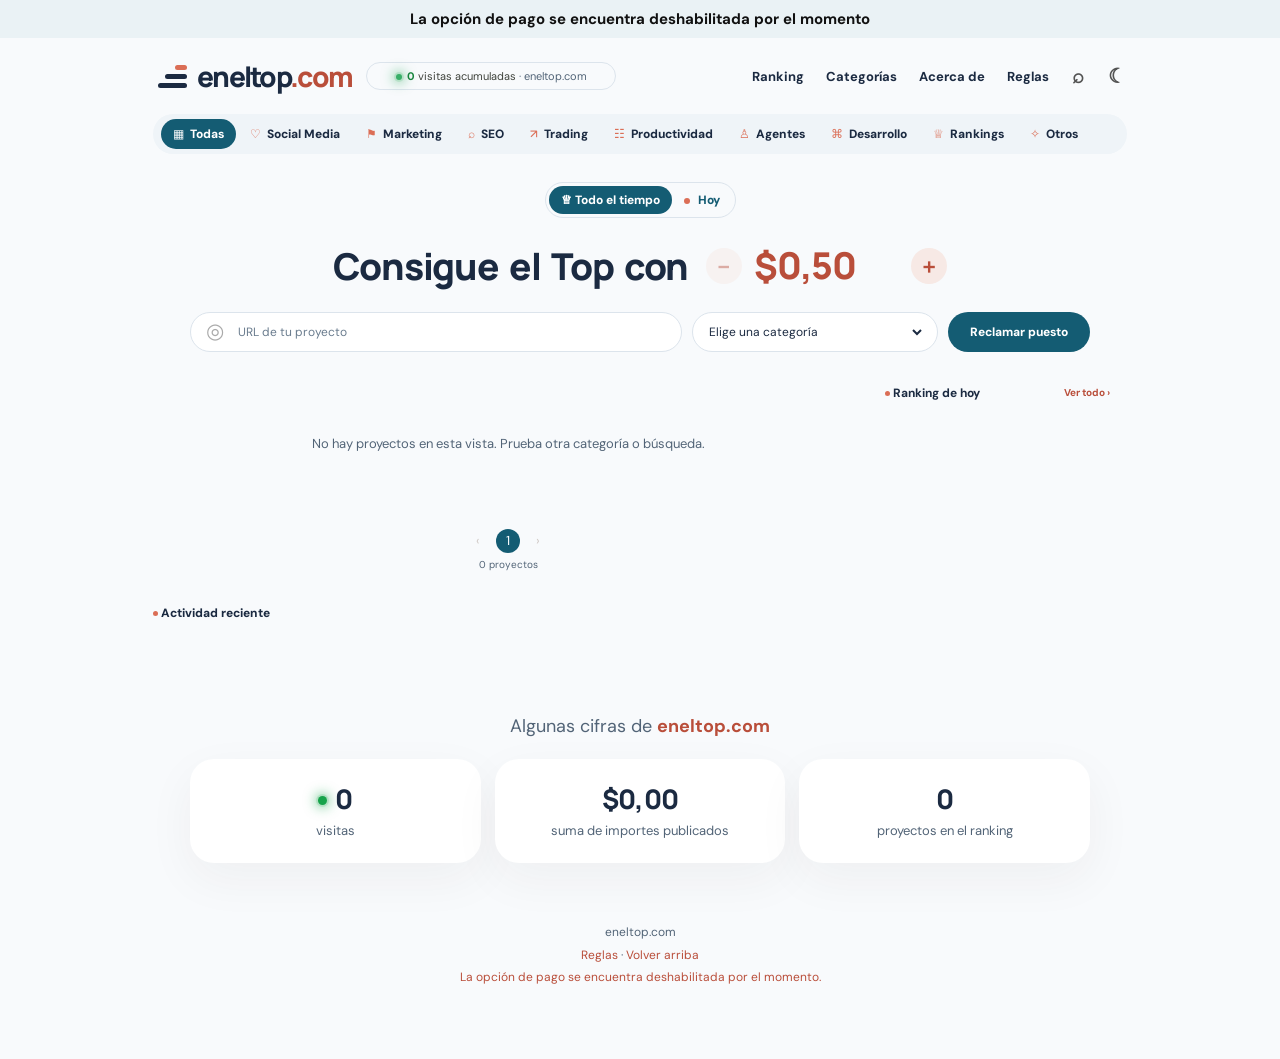
==== index.html @ f2b4d099 "Reset ranking to Antonio and restart visit counts" ====
<!doctype html>
<html lang="es">
<head>
  <meta charset="utf-8">
  <meta name="viewport" content="width=device-width, initial-scale=1">
  <meta name="theme-color" content="#f8fafc">
  <meta name="robots" content="noindex, nofollow">
  <title>eneltop.com — El primer puesto está en juego</title>
  <meta name="description" content="Descubre proyectos y compite por el primer puesto de cada categoría en En el Top.">
  <link rel="stylesheet" href="styles.css?v=33">
</head>
<body>
  <div class="demo-strip"><strong class="payment-alert">La opción de pago se encuentra deshabilitada por el momento</strong></div>
  <div class="page-wrap">
    <header class="site-header">
      <a class="brand" href="#inicio" aria-label="eneltop.com, inicio"><span class="brand-symbol"><i></i><i></i><i></i></span><span>eneltop<span class="brand-period">.com</span></span></a>
      <div class="header-status"><span class="status-dot"></span><strong id="header-visit-count">0</strong> visitas acumuladas <span class="status-muted">· eneltop.com</span></div>
      <nav class="top-nav" aria-label="Navegación principal"><a href="#ranking">Ranking</a><a href="#categorias">Categorías</a><a href="#acerca">Acerca de</a><a href="/reglas/">Reglas</a><button id="open-search" aria-label="Buscar proyectos">⌕</button><button id="theme-toggle" aria-label="Cambiar tema">☾</button></nav>
    </header>
    <main id="inicio">
      <div id="categorias" class="category-bar" role="group" aria-label="Filtrar por categoría"></div>
      <div class="mobile-status"><span class="status-dot" aria-hidden="true"></span><strong id="mobile-visit-count">0</strong> visitas acumuladas · eneltop.com</div>
      <section class="claim-section" aria-labelledby="claim-title">
        <div class="period-toggle" role="tablist" aria-label="Periodo"><button class="period active" data-period="all" role="tab" aria-selected="true">♕ Todo el tiempo</button><button class="period" data-period="today" role="tab" aria-selected="false"><span class="period-dot"></span> Hoy</button></div>
        <h1 id="claim-title"><span class="claim-phrase"><span id="claim-label">Consigue el Top</span><span id="claim-rank"></span> con</span><span class="price-controls"><button type="button" id="price-down" class="price-adjust" aria-label="Reducir oferta un centavo">−</button><span class="price-input-wrap">$<input id="claim-price" type="text" value="0,51" inputmode="numeric" autocomplete="off" aria-label="Oferta en dólares; escribe los dígitos y los dos últimos serán céntimos"></span><button type="button" id="price-up" class="price-adjust" aria-label="Aumentar oferta un centavo">+</button></span></h1><p id="price-hint" class="price-hint" aria-live="polite" hidden></p>
        <form id="quick-form" class="quick-form" novalidate><label class="quick-url"><span id="quick-url-icon" aria-hidden="true">◎</span><input id="quick-url" type="url" placeholder="URL de tu proyecto" aria-label="URL de tu proyecto"></label><label class="quick-category"><select id="quick-category" aria-label="Categoría"><option value="">Elige una categoría</option></select></label><button class="claim-button" type="submit">Reclamar puesto</button></form>
      </section>
      <div class="content-grid" id="ranking"><div class="ranking-main"><div id="project-list" class="project-list" aria-live="polite"></div><div class="pagination"><button id="prev-page" aria-label="Página anterior">‹</button><span id="page-numbers"></span><button id="next-page" aria-label="Página siguiente">›</button><small id="page-count"></small></div><div class="activity-title"><span class="tiny-coral-dot"></span> Actividad reciente</div><div id="activity-list" class="activity-list"></div></div><aside class="sidebar"><div class="sidebar-head"><strong><span class="tiny-coral-dot"></span> Ranking de hoy</strong><button id="see-today">Ver todo ›</button></div><div id="today-list" class="today-list"></div></aside></div>
    </main>
    <footer class="site-footer" id="acerca"><p class="stats-heading">Algunas cifras de <strong>eneltop.com</strong></p><div class="footer-cards"><div><strong><i class="stat-dot" aria-hidden="true"></i><span id="visit-count">0</span></strong><span>visitas</span></div><div><strong id="demo-revenue">$0,50</strong><span>suma de importes publicados</span></div><div><strong id="demo-count">1</strong><span>proyectos en el ranking</span></div></div><div class="footer-links" id="reglas"><span>eneltop.com</span><span><a href="/reglas/">Reglas</a> · <a href="#inicio">Volver arriba</a></span><span id="payment-footer-alert">La opción de pago se encuentra deshabilitada por el momento.</span></div></footer>
  </div>
  <dialog id="search-dialog" aria-labelledby="search-title"><div class="dialog-header"><h2 id="search-title">Buscar proyectos</h2><button class="close-dialog" data-close="search-dialog" aria-label="Cerrar">×</button></div><input id="search-input" type="search" placeholder="Nombre, descripción o categoría" aria-label="Buscar proyectos"><p>Escribe para filtrar el ranking.</p></dialog>
  <dialog id="claim-disabled-dialog" aria-labelledby="claim-disabled-title"><div class="dialog-header"><div><small>ENELTOP.COM</small><h2 id="claim-disabled-title">Ofertas deshabilitadas temporalmente</h2></div><button type="button" class="close-dialog" data-close="claim-disabled-dialog" aria-label="Cerrar">×</button></div><p class="dialog-description">Inténtalo de nuevo más tarde.</p></dialog>
  <dialog id="submit-dialog" aria-labelledby="submit-title"><form id="project-form"><div class="dialog-header"><div><small>ENELTOP.COM</small><h2 id="submit-title">Presenta tu proyecto</h2></div><button type="button" class="close-dialog" data-close="submit-dialog" aria-label="Cerrar">×</button></div><p class="dialog-description">Tu puesto se publicará cuando Dodo confirme el pago.</p><label>Nombre que aparecerá en el ranking<input name="name" required maxlength="50" placeholder="Ej.: tu marca o nombre de perfil"></label><label>URL<input name="url" type="url" required placeholder="https://tuproyecto.com"></label><label>Descripción<textarea name="description" required maxlength="120" rows="3" placeholder="Una frase sobre lo que haces"></textarea></label><div class="form-split"><label>Categoría<select name="category" id="form-category"></select></label><label>Oferta (USD)<input name="bid" type="text" value="0,51" inputmode="numeric" autocomplete="off" required aria-label="Oferta en dólares; los dos últimos dígitos son céntimos"></label></div><label class="logo-upload">Foto o logo para el ranking (opcional)<span class="file-picker"><input id="project-logo" name="logo" type="file" accept="image/png,image/jpeg,image/webp"><span class="file-picker-action">Elegir imagen</span><span id="logo-file-name" class="file-picker-name">Ningún archivo seleccionado</span></span><small>JPG, PNG o WebP · mínimo 128 × 128 px · máximo 3 MB · recorte cuadrado. Si no eliges una imagen, intentaremos obtenerla de la URL.</small><span id="logo-preview" class="logo-preview" hidden></span></label><div id="bid-note" class="bid-note"></div><button type="submit" class="submit-button">Continuar al pago →</button><p class="form-footnote">Revisa el importe antes de continuar. El pago se realiza de forma segura en Dodo Payments.</p></form></dialog>
  <script src="data.js?v=11"></script>
  <script src="brand-assets.js?v=8"></script>
  <script src="social-assets.js?v=10"></script>
  <script src="script.js?v=38"></script>
</body>
</html>
---- styles.css ----
@import url('https://fonts.googleapis.com/css2?family=DM+Sans:wght@400;500;600;700;800&family=Manrope:wght@400;500;600;700;800&display=swap');
:root{--bg:#f8fafc;--text:#1b2a41;--muted:#526477;--line:#dce4ec;--coral:#b94e3a;--coral-light:#eaf2f5;--pill:#eff4f8;--primary:#145c73;--icon-accent:#db6e56}
*{box-sizing:border-box}html{scroll-behavior:smooth}body{margin:0;background:var(--bg);color:var(--text);font-family:'DM Sans',Arial,sans-serif;font-size:13px}button,input,select,textarea{font:inherit}button{cursor:pointer}a{color:inherit;text-decoration:none}
.demo-strip{text-align:center;background:#fff2ed;color:#b45d49;font-size:10px;font-weight:700;padding:6px 12px}.page-wrap{width:min(974px,calc(100% - 36px));margin:0 auto}.site-header{height:67px;display:flex;align-items:center;gap:14px}.brand{font-family:Manrope,sans-serif;font-size:22px;font-weight:800;letter-spacing:-1.5px;display:inline-flex;align-items:center;gap:7px;white-space:nowrap}.brand-symbol{width:24px;height:22px;display:flex;flex-direction:column;gap:3px;align-items:flex-end;justify-content:center}.brand-symbol i{display:block;background:#303131;width:20px;height:4px;border-radius:2px}.brand-symbol i:first-child{width:9px;background:var(--coral)}.brand-symbol i:nth-child(2){width:15px}.brand-period{color:var(--coral)}.header-status{border:1px solid #eee9e6;border-radius:99px;padding:5px 10px;font-size:10px;color:#3f433c;white-space:nowrap}.status-dot{display:inline-block;width:6px;height:6px;background:#38af68;border-radius:50%;margin-right:5px}.status-muted{color:var(--muted)}.top-nav{display:flex;gap:22px;align-items:center;margin-left:auto;font-weight:700;font-size:12px;white-space:nowrap}.top-nav a:hover,.top-nav button:hover{color:var(--coral)}.top-nav button{border:0;background:none;font-size:20px;line-height:1;color:#535353;padding:1px}
.category-bar{border-radius:99px;background:var(--pill);display:flex;align-items:center;gap:2px;padding:5px 8px;overflow-x:auto;scrollbar-width:none}.category-bar::-webkit-scrollbar{display:none}.category-button{border:0;background:none;border-radius:99px;padding:7px 12px;white-space:nowrap;font-size:11px;font-weight:800;color:#484849}.category-button.active{background:var(--coral);color:white}.category-button:hover:not(.active){background:#f0e7e3}.category-icon{color:var(--coral);margin-right:6px;font-weight:500}.category-button.active .category-icon{color:#fff}
.claim-section{text-align:center;padding-top:28px;padding-bottom:28px}.period-toggle{display:inline-flex;border:1px solid #ece3e0;padding:3px;border-radius:99px;align-items:center}.period{border:0;border-radius:99px;padding:6px 12px;background:transparent;color:var(--coral);font-weight:800;font-size:12px}.period.active{color:#fff;background:var(--coral)}.period-dot{display:inline-block;background:var(--coral);width:6px;height:6px;border-radius:50%;vertical-align:middle;margin-right:5px}.period.active .period-dot{background:white}h1{font:800 clamp(28px,3vw,37px)/1.2 Manrope,sans-serif;letter-spacing:-1.8px;margin:25px 0 22px}#claim-price{color:var(--coral)}.price-adjust{border:0;background:#feece7;color:var(--coral);border-radius:50%;width:24px;height:24px;line-height:22px;padding:0;font-size:15px;font-weight:700;vertical-align:5px}.quick-form{display:grid;grid-template-columns:minmax(0,1.7fr) minmax(180px,.85fr) auto;gap:10px;width:min(900px,100%);margin:auto}.quick-form label{border:1px solid #e9e3e0;border-radius:99px;height:40px;display:flex;align-items:center;background:#fff;text-align:left}.quick-url{gap:10px;padding:0 13px}.quick-url>span{font-size:21px;color:#aaa}.quick-form input,.quick-form select{border:0;outline:0;background:transparent;min-width:0;width:100%;font-size:12px;color:#555}.quick-form input::placeholder{color:#8e8d8d}.quick-category{padding:0 12px}.quick-form select{appearance:auto;color:#777}.claim-button{border:0;background:#efaf9f;color:white;border-radius:99px;padding:0 22px;height:40px;font-size:12px;font-weight:800;white-space:nowrap}.claim-button:hover,.submit-button:hover{background:var(--coral)}
.content-grid{display:grid;grid-template-columns:minmax(0,690px) 245px;gap:22px;align-items:start}.project-list{min-width:0}.project-row{height:86px;display:grid;grid-template-columns:35px 51px minmax(0,1fr) 62px;align-items:center;gap:12px;border-bottom:1px solid var(--line);padding:7px 14px}.project-row:nth-child(-n+3){background:var(--coral-light);border-radius:22px;border-bottom:0;margin-bottom:10px;height:87px}.project-row:nth-child(2){background:#fff5f1}.project-row:nth-child(3){background:#fff9f6}.rank-number{color:#737474;font-weight:800;font-size:15px;text-align:center}.project-row:nth-child(-n+3) .rank-number{color:var(--coral)}.project-icon{width:48px;height:48px;border-radius:12px;background:var(--icon-bg);color:var(--icon-fg);display:grid;place-items:center;font:800 23px Manrope,sans-serif;overflow:hidden}.project-info{min-width:0}.project-title{display:block;font-weight:800;font-size:13px;white-space:nowrap;overflow:hidden;text-overflow:ellipsis}.project-title:hover{color:var(--coral)}.project-description{color:#939291;font-size:12px;white-space:nowrap;overflow:hidden;text-overflow:ellipsis;margin-top:3px}.project-meta{color:#8f8e8d;font-size:10px;white-space:nowrap;overflow:hidden;text-overflow:ellipsis;margin-top:4px}.project-meta strong{color:#676767}.project-bid{color:var(--coral);font-size:13px;font-weight:800;text-align:right;align-self:start;padding-top:10px}.empty-state{text-align:center;padding:55px 20px;color:var(--muted)}
.sidebar{padding:5px 0}.sidebar-head{display:flex;justify-content:space-between;align-items:center;gap:6px;font-size:12px;margin-bottom:12px}.sidebar-head strong{white-space:nowrap}.tiny-coral-dot{display:inline-block;width:5px;height:5px;background:var(--coral);border-radius:50%;vertical-align:middle}.sidebar-head button{border:0;background:none;color:var(--coral);font-size:10px;font-weight:700;white-space:nowrap;padding:0}.today-row{display:grid;grid-template-columns:19px 26px minmax(0,1fr) auto;align-items:center;gap:5px;height:37px}.today-rank{font-size:10px;color:#797777;font-weight:800}.today-icon{width:24px;height:24px;border-radius:50%;display:grid;place-items:center;font-size:12px;font-weight:800;background:var(--icon-bg);color:var(--icon-fg)}.today-name{font-size:10px;font-weight:800;white-space:nowrap;overflow:hidden;text-overflow:ellipsis}.today-bid{font-size:10px;font-weight:800;color:var(--coral)}
.pagination{display:flex;justify-content:center;align-items:center;gap:6px;padding:22px 0 35px;position:relative}.pagination button{border:0;background:none;color:var(--coral);font-size:13px;width:24px;height:24px;border-radius:50%}.pagination button.active{background:var(--coral);color:white}.pagination button:disabled{color:#cfc8c4;cursor:default}.pagination small{position:absolute;top:51px;color:var(--muted);font-size:10px}.activity-title{font-size:12px;font-weight:800;margin:17px 0 10px}.activity-list{display:flex;gap:8px;overflow:hidden;padding-bottom:12px}.activity-card{min-width:120px;max-width:120px;background:#f8f5f3;border-radius:10px;padding:8px 9px;display:grid;grid-template-columns:22px 1fr;gap:4px;align-items:center}.activity-icon{width:20px;height:20px;display:grid;place-items:center;border-radius:50%;background:var(--icon-bg);color:var(--icon-fg);font-size:10px;font-weight:800}.activity-card strong{display:block;font-size:9px;white-space:nowrap;overflow:hidden;text-overflow:ellipsis}.activity-card span{display:block;font-size:9px;color:var(--muted);line-height:1.2}
.site-footer{text-align:center;padding:70px 0;color:#92908e;font-size:12px}.site-footer>p{margin:0 0 14px}.footer-cards{display:flex;gap:9px;justify-content:center}.footer-cards>div{width:160px;min-height:61px;border-radius:16px;box-shadow:0 8px 35px #4330290c;padding:10px 7px;display:flex;flex-direction:column}.footer-cards strong{font-size:18px;color:#393a39}.footer-cards span{font-size:10px}.footer-links{margin-top:36px;font-size:10px;line-height:2}.footer-links span{display:block}.footer-links span:last-child{color:var(--coral)}
.site-footer .stats-heading{font-size:18px;line-height:1.45;margin:0 0 20px;color:#6e6b69}.stats-heading strong{color:var(--coral)}.site-footer .footer-cards{display:grid;grid-template-columns:repeat(3,minmax(0,1fr));gap:14px;max-width:900px;margin:0 auto}.site-footer .footer-cards>div{width:auto;min-height:104px;padding:20px 12px;border-radius:24px;background:#fff;box-shadow:0 16px 48px #4330290d;align-items:center;justify-content:center}.site-footer .footer-cards strong{font:800 27px/1.2 Manrope,sans-serif;letter-spacing:-.8px}.site-footer .footer-cards span{font-size:13px;margin-top:7px}.stat-dot{display:inline-block;width:9px;height:9px;margin:0 8px 4px 0;border-radius:50%;background:#16a34a}.site-footer .footer-cards em{font-style:normal;color:var(--coral);margin-right:3px}.site-footer .footer-links{margin-top:58px;font-size:12px;line-height:1.9}.footer-links a{color:var(--coral)}.footer-links a:hover{text-decoration:underline}
.site-footer .footer-cards strong #visit-count{font:inherit;margin:0}
@media(max-width:680px){.site-footer{padding:60px 0 40px}.site-footer .stats-heading{font-size:16px}.site-footer .footer-cards{grid-template-columns:1fr;gap:12px}.site-footer .footer-cards>div{min-height:88px}.site-footer .footer-links{margin-top:38px}}
dialog{border:0;border-radius:17px;width:min(460px,calc(100% - 24px));padding:23px;box-shadow:0 20px 80px #29201d35;color:var(--text)}dialog::backdrop{background:#24201f80;backdrop-filter:blur(3px)}.dialog-header{display:flex;align-items:start;justify-content:space-between;gap:10px}.dialog-header h2{font:800 23px Manrope;margin:3px 0 10px;letter-spacing:-1px}.dialog-header small{color:var(--coral);font-size:9px;font-weight:800;letter-spacing:1px}.close-dialog{border:0;background:#f6f1ef;border-radius:50%;width:29px;height:29px;font-size:20px;color:#666}.dialog-description{font-size:12px;color:var(--muted);line-height:1.5;margin:0 0 19px}#project-form label{display:block;font-size:11px;font-weight:800;margin-bottom:13px}#project-form input,#project-form textarea,#project-form select,#search-input{display:block;width:100%;border:1px solid #e5deda;border-radius:8px;padding:10px;margin-top:5px;outline-color:var(--coral);font-size:12px;background:white;color:#303131}#project-form textarea{resize:vertical}.form-split{display:grid;grid-template-columns:1fr 1fr;gap:12px}.bid-note{background:#fff4f0;border-radius:8px;color:#aa6755;padding:9px;font-size:10px;line-height:1.45}.submit-button{display:block;border:0;background:#efaf9f;color:white;border-radius:8px;padding:12px;width:100%;font-weight:800;font-size:12px;margin-top:16px}.form-footnote{color:var(--muted);text-align:center;font-size:10px;margin:10px 0 0}#search-input{margin-top:14px}#search-dialog p{color:var(--muted);font-size:11px}
.dark{--bg:#202122;--text:#f4f1ee;--muted:#bbb3af;--line:#484443;--pill:#363535;--coral-light:#41302d}.dark .site-header,.dark .quick-form label,.dark dialog,.dark .quick-form input,.dark .quick-form select{background:var(--bg);color:var(--text)}.dark .category-button,.dark .top-nav button{color:var(--text)}.dark .project-row:nth-child(2),.dark .project-row:nth-child(3){background:#362c2a}.dark .project-description,.dark .project-meta{color:#aaa}.dark .footer-cards>div{background:#2d2d2d}.dark .footer-cards strong{color:#f4f1ee}.dark .activity-card{background:#333}.dark .brand-symbol i{background:#f4f1ee}.dark .brand-symbol i:first-child{background:var(--coral)}
@media(max-width:900px){.page-wrap{width:min(760px,calc(100% - 28px))}.header-status{display:none}.top-nav{gap:12px}.content-grid{grid-template-columns:minmax(0,1fr) 205px;gap:14px}.category-button{padding:7px 9px}.project-row{grid-template-columns:27px 44px minmax(0,1fr) 57px;gap:8px}.project-icon{width:42px;height:42px}}
@media(max-width:680px){.site-header{height:58px}.brand{font-size:20px}.top-nav a:nth-child(n+2){display:none}.top-nav{gap:13px}.claim-section{padding-top:23px;padding-bottom:24px}h1{font-size:29px;letter-spacing:-1.5px}.quick-form{grid-template-columns:1fr 1fr}.quick-url{grid-column:1/-1}.claim-button{height:40px}.content-grid{grid-template-columns:1fr}.sidebar{grid-row:1;overflow:hidden;padding:0 0 13px}.today-list{display:flex;gap:7px;overflow-x:auto}.today-row{min-width:150px;background:#faf5f2;border-radius:8px;padding:4px 7px}.today-row:nth-child(n+6){display:none}.project-row{height:83px}.project-row:nth-child(-n+3){height:83px}.project-title{font-size:12px}.project-description{font-size:11px}.project-bid{font-size:11px}.footer-cards>div{width:31%}}
@media(max-width:400px){.page-wrap{width:calc(100% - 20px)}.top-nav a{display:none}.project-row{grid-template-columns:24px 38px minmax(0,1fr) 45px;padding-left:5px;padding-right:5px;gap:6px}.project-icon{width:36px;height:36px;font-size:16px}.project-meta{font-size:9px}.quick-category{min-width:0}.claim-button{padding:0 10px;font-size:11px}.form-split{grid-template-columns:1fr;gap:0}}

.project-icon.has-logo,.today-icon.has-logo,.activity-icon.has-logo{background:#fff}.project-icon img,.today-icon img,.activity-icon img{display:block;width:100%;height:100%;object-fit:contain;border-radius:inherit}
.project-row.wide-logo-row{grid-template-columns:35px 94px minmax(0,1fr) 62px}.project-icon.wide-wordmark{width:94px;height:48px;border-radius:0;background:transparent}.project-icon.wide-wordmark img{border-radius:0}
.project-row{cursor:pointer}.project-row:hover{background:#fff4f0}.project-row:focus-visible{outline:2px solid var(--coral);outline-offset:2px}.project-row:hover .project-title{color:var(--coral)}
.project-icon.social-avatar,.today-icon.social-avatar,.activity-icon.social-avatar{border-radius:50%}.social-avatar img{object-fit:cover;border-radius:50%}
.quick-url #quick-url-icon{width:22px;height:22px;flex:none;display:grid;place-items:center;line-height:1}.quick-url #quick-url-icon img{width:20px;height:20px;object-fit:contain;border-radius:4px}
.logo-upload{display:block}.logo-upload small{display:block;font-size:11px;line-height:1.45;color:var(--muted);font-weight:500;margin-top:5px}.logo-upload input[type=file]{width:100%;margin-top:7px}.logo-preview:not([hidden]){display:flex;align-items:center;gap:10px;margin-top:9px;font-size:12px}.logo-preview img{width:48px;height:48px;object-fit:cover;border-radius:8px}
.file-picker{position:relative;display:flex;align-items:center;gap:10px;min-width:0;width:100%;min-height:49px;margin-top:7px;padding:7px 10px;border:1px solid #d9e3ed;border-radius:9px;background:#fff;color:var(--text);overflow:hidden}.file-picker:focus-within{outline:2px solid var(--primary);outline-offset:2px}.file-picker-action{flex:none;padding:7px 10px;border-radius:7px;background:#eaf2f5;color:var(--primary);font-size:12px;font-weight:800}.file-picker-name{min-width:0;overflow:hidden;text-overflow:ellipsis;white-space:nowrap;font-size:12px;font-weight:600;color:var(--muted)}#project-form .file-picker input[type=file]{position:absolute;inset:0;width:100%;height:100%;margin:0;padding:0;opacity:0;cursor:pointer}.logo-upload .logo-preview{min-width:0}.logo-upload .logo-preview img{flex:none}.logo-upload .logo-preview{overflow-wrap:anywhere}@media(max-width:400px){.file-picker{gap:7px;padding:7px}.file-picker-action{padding:7px 8px;font-size:11px}.file-picker-name{font-size:11px}}
#submit-dialog{max-height:90vh;overflow-y:auto}
.site-header{height:76px}.site-header .brand{font-size:28px;gap:10px;letter-spacing:-1.7px}.site-header .brand-symbol{width:34px;height:31px;gap:4px}.site-header .brand-symbol i{height:5px;width:29px;border-radius:3px}.site-header .brand-symbol i:first-child{width:12px}.site-header .brand-symbol i:nth-child(2){width:22px}
@media(max-width:680px){.site-header{height:66px}.site-header .brand{font-size:0;gap:0}.site-header .brand-symbol{width:34px;height:32px}}
.price-input-wrap{display:inline-flex;align-items:baseline;color:var(--coral);white-space:nowrap}.price-input-wrap input{width:4.9ch;min-width:4.9ch;padding:0;border:0;border-bottom:2px solid transparent;border-radius:0;background:transparent;color:inherit;font:inherit;letter-spacing:inherit;text-align:left;outline:none;appearance:textfield}.price-input-wrap input:focus{border-bottom-color:var(--coral)}.price-input-wrap input::-webkit-outer-spin-button,.price-input-wrap input::-webkit-inner-spin-button{-webkit-appearance:none;margin:0}.price-adjust:disabled{opacity:.45;cursor:not-allowed}.dark .price-input-wrap input{background:transparent;color:var(--coral)}
.price-input-wrap input{max-width:calc(100vw - 100px)}
.project-row.focus-project{outline:3px solid var(--coral);outline-offset:-3px}
.rules-page{max-width:650px;margin:38px auto 0;padding:0 8px 32px}.rules-eyebrow{color:var(--coral);font-size:10px;font-weight:800;letter-spacing:1.5px}.rules-page h1{font-size:36px;margin:10px 0 14px}.rules-intro{font-size:15px;color:#696765;line-height:1.65;margin:0 0 28px}.rules-page section{border-top:1px solid var(--line);padding:23px 0}.rules-page h2{font:800 17px Manrope,sans-serif;margin:0 0 10px}.rules-page section p{font-size:13px;line-height:1.7;color:#73716f;margin:0 0 12px}.rules-page section p:last-child{margin-bottom:0}.rules-back{display:inline-block;color:var(--coral);font-weight:800;font-size:13px;margin-top:10px}.rules-back:hover{text-decoration:underline}.rules-footer{padding:38px 0 50px}@media(max-width:680px){.rules-page{margin-top:24px}.rules-page h1{font-size:30px}}
.price-hint{color:var(--coral);font-size:11px;font-weight:700;margin:-14px 0 10px}.price-hint[hidden]{display:none}
@media(max-width:680px){.project-row.wide-logo-row{grid-template-columns:27px 70px minmax(0,1fr) 57px;gap:8px}.project-icon.wide-wordmark{width:70px;height:40px}}
@media(max-width:400px){.project-row.wide-logo-row{grid-template-columns:24px 57px minmax(0,1fr) 45px;gap:6px}.project-icon.wide-wordmark{width:57px;height:36px}}

/* Keep the mobile ranking in the same reading order as the desktop page. */
@media(max-width:680px){
  html,body{max-width:100%;overflow-x:hidden}
  .page-wrap{width:calc(100% - 32px)}
  .demo-strip{white-space:normal;line-height:1.35}
  .site-header{min-width:0;gap:8px}
  .brand{font-size:18px;min-width:0}
  .top-nav{gap:10px;min-width:0}
  .top-nav a{display:none}
  .category-bar{width:100%;max-width:100%;overscroll-behavior-x:contain}
  .claim-section{padding-top:24px;padding-bottom:26px}
  .period-toggle{max-width:100%}
  #claim-title{font-size:clamp(20px,5.7vw,25px);letter-spacing:-1.15px;line-height:1.35;margin:26px auto 20px;max-width:100%;overflow-wrap:normal}
  .price-adjust{width:23px;height:23px;line-height:21px;vertical-align:2px}
  .quick-form{display:grid;grid-template-columns:minmax(0,1fr);gap:10px;max-width:100%}
  .quick-url{grid-column:auto;min-width:0}
  .quick-form label,.claim-button{width:100%;height:46px}
  .quick-form input,.quick-form select{font-size:15px}
  .claim-button{font-size:15px}
  .content-grid{display:flex;flex-direction:column;gap:25px;min-width:0}
  .ranking-main,.sidebar{width:100%;min-width:0}
  .sidebar{order:2;overflow:visible;padding:0}
  .today-list{display:grid;gap:0;overflow:visible}
  .today-row{min-width:0;background:transparent;border-radius:0;padding:0 3px}
  .today-row:nth-child(n+6){display:grid}
  .project-row,.project-row.wide-logo-row{min-width:0;grid-template-columns:27px 50px minmax(0,1fr) auto;gap:8px;padding:9px 10px;height:94px}
  .project-row:nth-child(-n+3){height:94px}
  .project-icon{width:48px;height:48px}
  .project-icon.wide-wordmark{width:50px;height:42px}
  .project-title{font-size:13px}
  .project-description{font-size:11px}
  .project-meta{font-size:10px}
  .project-bid{font-size:12px;white-space:nowrap;padding-top:4px}
}
@media(max-width:400px){
  .page-wrap{width:calc(100% - 24px)}
  #claim-title{font-size:clamp(19px,5.4vw,22px)}
  .project-row,.project-row.wide-logo-row{grid-template-columns:25px 43px minmax(0,1fr) auto;gap:6px;padding:8px;height:88px}
  .project-row:nth-child(-n+3){height:88px}
  .project-icon{width:42px;height:42px}
  .project-icon.wide-wordmark{width:43px;height:38px}
  .project-title{font-size:12px}
  .project-bid{font-size:11px}
}

.status-dot,.stat-dot{animation:green-glow 3.6s ease-in-out infinite;transform-origin:center;box-shadow:0 0 0 2px #16a34a24,0 0 12px 3px #16a34a82}
@keyframes green-glow{0%,100%{opacity:1;transform:scale(1);box-shadow:0 0 0 2px #16a34a24,0 0 12px 3px #16a34a82}50%{opacity:.42;transform:scale(.82);box-shadow:0 0 0 5px #16a34a0b,0 0 3px 1px #16a34a35}}
@media(prefers-reduced-motion:reduce){.status-dot,.stat-dot{animation:none}}
.waitlist-invite{display:flex;align-items:center;justify-content:center;gap:8px;margin:15px auto 0;color:var(--muted);font-size:12px}.waitlist-invite button{border:0;background:none;color:var(--coral);font-weight:800;padding:3px;text-decoration:underline;text-underline-offset:3px}#waitlist-form label{display:block;font-size:11px;font-weight:800;margin-bottom:13px}#waitlist-form input:not([type=checkbox]),#waitlist-form select{display:block;width:100%;border:1px solid #e5deda;border-radius:8px;padding:10px;margin-top:5px;outline-color:var(--coral);font-size:12px;background:white;color:#303131}.waitlist-consent{display:flex!important;align-items:flex-start;gap:8px;font-weight:500!important;line-height:1.4}.waitlist-consent input{margin:2px 0 0;flex:none;accent-color:var(--coral)}.waitlist-message{min-height:18px;color:var(--coral);font-size:11px;line-height:1.4;margin:10px 0 0;text-align:center}.waitlist-message.success{color:#138347}@media(max-width:680px){.waitlist-invite{flex-direction:column;gap:1px;font-size:12px}}
#claim-title{display:flex;justify-content:center;align-items:center;flex-wrap:wrap;column-gap:18px;row-gap:5px;word-spacing:.13em;letter-spacing:-1.25px}.claim-phrase{white-space:nowrap}.price-controls{display:inline-flex;align-items:center;gap:12px;white-space:nowrap}.price-adjust{width:36px;height:36px;line-height:1;font-size:25px;vertical-align:middle;flex:none}.price-input-wrap{align-items:center}@media(max-width:680px){#claim-title{column-gap:14px;row-gap:6px}.price-controls{gap:10px}.price-adjust{width:33px;height:33px;font-size:23px}}
.waitlist-invite{margin:16px auto 0}.waitlist-invite button{background:var(--coral);color:#fff;border-radius:99px;padding:13px 25px;min-height:46px;font-size:15px;font-weight:800;line-height:1.25;text-decoration:none;box-shadow:0 6px 18px #db6e5624;transition:background .2s,transform .2s}.waitlist-invite button:hover{background:#c45b44;transform:translateY(-1px)}.waitlist-invite button:focus-visible{outline:3px solid var(--coral);outline-offset:3px}@media(max-width:680px){.waitlist-invite button{width:100%;max-width:430px;font-size:14px;padding:13px 16px}}
.mobile-status{display:none}
@media(max-width:680px){
  .page-wrap{width:calc(100% - 40px)}
  .site-header{height:72px;justify-content:space-between}
  .brand{font-size:0;gap:0}
  .brand>span:last-child{display:none}
  .brand-symbol{width:28px;height:26px}
  .brand-symbol i{height:4px;width:25px}
  .brand-symbol i:nth-child(2){width:19px}
  .top-nav{margin-left:auto;gap:12px;font-size:12px}
  .top-nav a{display:inline}
  .top-nav a:nth-of-type(4){display:none}
  .top-nav button{font-size:22px}
  .category-bar{min-height:42px;padding:4px 7px}
  .category-button{padding:8px 11px;font-size:12px}
  .mobile-status{display:flex;align-items:center;justify-content:center;gap:5px;width:max-content;max-width:100%;min-height:32px;margin:24px auto 0;padding:6px 12px;border:1px solid #e8dfda;border-radius:99px;color:#686462;font-size:12px;white-space:nowrap}
  .mobile-status strong{color:#16843c;font-weight:800}
  .mobile-status .status-dot{width:7px;height:7px;margin-right:3px}
  .claim-section{padding-top:16px;padding-bottom:28px}
  .period-toggle{margin-bottom:1px}
  #claim-title{font-size:clamp(26px,7.2vw,31px);line-height:1.23;margin:27px auto 21px;row-gap:8px}
  .quick-form{gap:10px}
  .quick-form .quick-category{display:none}
  .quick-form label,.claim-button{height:50px}
  .quick-url{padding:0 15px}
  .quick-url>span{font-size:24px}
  .quick-form input{font-size:16px}
  .claim-button{font-size:15px}
  .waitlist-invite{margin-top:11px}
  .waitlist-invite button{max-width:none;min-height:50px;font-size:14px}
  .content-grid{gap:26px}
  .project-row,.project-row.wide-logo-row{grid-template-columns:31px 52px minmax(0,1fr) auto;gap:8px;padding:10px 11px;height:90px}
  .project-row:nth-child(-n+3){height:90px;margin-bottom:11px;border-radius:19px}
  .project-icon{width:50px;height:50px}
  .project-icon.wide-wordmark{width:52px;height:45px}
  .rank-number{font-size:14px}
  .project-title{font-size:13px}
  .project-description{font-size:12px}
  .project-meta{font-size:10px}
  .project-bid{font-size:12px}
}
@media(max-width:360px){.page-wrap{width:calc(100% - 28px)}.top-nav{gap:9px;font-size:11px}.top-nav a:nth-of-type(3){display:none}.project-row,.project-row.wide-logo-row{grid-template-columns:26px 43px minmax(0,1fr) auto;gap:6px;padding:8px}.project-icon{width:42px;height:42px}.project-icon.wide-wordmark{width:43px;height:38px}.project-title{font-size:12px}.project-description{font-size:11px}}
.dark .mobile-status{border-color:#484443;color:#bbb3af}
@media(max-width:680px){
  html,body{width:100%;max-width:100%;overflow-x:clip;overscroll-behavior-x:none}
  .page-wrap{width:calc(100% - 56px);max-width:calc(100vw - 56px);min-width:0}
  .site-header,.top-nav,.content-grid,.ranking-main,.project-list,.claim-section{max-width:100%;min-width:0}
  .top-nav{flex:0 1 auto;gap:9px;overflow:hidden}
  .top-nav a:nth-of-type(-n+3){display:inline}
  .top-nav a:nth-of-type(n+4){display:none}
  .category-bar{overflow-x:auto;overflow-y:hidden;overscroll-behavior-x:contain;touch-action:pan-x}
  .quick-form,.waitlist-invite{width:90%;max-width:100%}
  #claim-title{max-width:100%;min-width:0;font-size:clamp(24px,6.7vw,28px)}
  .claim-phrase{display:block;max-width:100%;white-space:normal;overflow-wrap:normal}
  .price-controls{max-width:100%;min-width:0}
  .price-input-wrap input{max-width:calc(100vw - 160px)}
  .project-row,.project-row.wide-logo-row{width:100%;max-width:100%;overflow:hidden}
}
@media(max-width:360px){.page-wrap{width:calc(100% - 28px);max-width:calc(100vw - 28px)}.top-nav a:nth-of-type(3){display:none}}
.top-nav{font-size:13px}.header-status{font-size:11px;padding:6px 12px;min-width:250px;text-align:center}.header-status strong{color:#16843c}.category-button{font-size:12px}
@media(max-width:680px){
  .page-wrap{width:calc(100% - 28px);max-width:calc(100vw - 28px)}
  .site-header{height:62px}
  .top-nav{font-size:13px;gap:10px}
  .claim-section{padding-top:10px}
  #claim-title{margin-top:23px}
}
@media(max-width:360px){.top-nav{font-size:11px;gap:9px}}
@media(min-width:901px){
  .content-grid{grid-template-columns:minmax(0,710px) 225px}
  .project-row{height:95px}
  .project-row:nth-child(-n+3){height:100px;margin-bottom:12px}
  .project-row:nth-child(-n+3):not(.wide-logo-row){grid-template-columns:35px 66px minmax(0,1fr) 62px}
  .project-row:nth-child(-n+3) .project-icon:not(.wide-wordmark){width:64px;height:64px}
  .project-title{font-size:15px}
  .project-description{font-size:13px}
  .project-meta{font-size:11px}
  .today-name{font-size:11px}
  .today-rank,.today-bid{font-size:11px}
}

/* Corporate palette; directory logos and category icon colors stay unchanged. */
.demo-strip{background:#eaf2f5;color:var(--primary)}
.brand-symbol i{background:var(--text)}
.brand-symbol i:first-child,.tiny-coral-dot{background:var(--icon-accent)}
.category-icon{color:var(--icon-accent)}
.category-button{color:var(--text)}
.category-button.active,.period.active,.pagination button.active{background:var(--primary);color:#fff}
.category-button:hover:not(.active){background:#e1edf2}
.category-button.active .category-icon{color:#fff}
.period{color:var(--primary)}
.period-dot{background:var(--icon-accent)}
.period.active .period-dot{background:#fff}
.claim-button,.submit-button{background:var(--primary);color:#fff}
.claim-button:hover,.submit-button:hover{background:#0e4a5d}
.quick-form label,.period-toggle,.header-status,.mobile-status{border-color:var(--line)}
.quick-form input,.quick-form select{color:var(--text)}
.quick-form input::placeholder{color:#6a7c8e}
.price-adjust{background:#f7e9e5}
.project-row:nth-child(2){background:#f0f6f8}
.project-row:nth-child(3){background:#f5f9fa}
.project-row:hover{background:#e4f0f4}
.project-description,.project-meta,.rank-number,.today-rank{color:var(--muted)}
.project-meta strong{color:#405569}
.project-bid,.today-bid{color:var(--coral)}
.activity-card{background:var(--pill)}
.site-footer,.site-footer .stats-heading,.rules-intro,.rules-page section p{color:var(--muted)}
.site-footer .footer-cards strong{color:var(--text)}
.dialog-description,.form-footnote{color:var(--muted)}
.close-dialog{background:var(--pill);color:var(--text)}
#project-form input,#project-form textarea,#project-form select,#search-input,#waitlist-form input:not([type=checkbox]),#waitlist-form select{border-color:var(--line);color:var(--text);outline-color:var(--primary)}
.waitlist-invite button{background:var(--coral);box-shadow:0 6px 18px #b94e3a24}
.waitlist-invite button:hover{background:#9f3e2d}
.waitlist-invite button:focus-visible{outline-color:var(--coral)}
.dark{--bg:#101b28;--text:#f1f6fa;--muted:#a7b8c7;--line:#34485a;--pill:#1b2c3c;--coral:#f0947e;--coral-light:#1b3542;--primary:#64b4c1}
.dark .demo-strip{background:#1b3542;color:#a8d9e2}
.dark .brand-symbol i{background:var(--text)}
.dark .brand-symbol i:first-child{background:var(--icon-accent)}
.dark .category-button.active,.dark .period.active,.dark .pagination button.active{background:#276d83;color:#fff}
.dark .category-button:hover:not(.active){background:#243c4e}
.dark .claim-button,.dark .submit-button{background:#276d83;color:#fff}
.dark .claim-button:hover,.dark .submit-button:hover{background:#1c586d}
.dark .quick-form label,.dark dialog{background:#172838}
.dark .quick-form input,.dark .quick-form select,.dark #project-form input,.dark #project-form textarea,.dark #project-form select,.dark #search-input,.dark #waitlist-form input:not([type=checkbox]),.dark #waitlist-form select{background:#172838;color:var(--text)}
.dark .project-row:nth-child(-n+3),.dark .project-row:nth-child(2),.dark .project-row:nth-child(3){background:#1b3542}
.dark .project-row:hover{background:#25475a}
.dark .project-meta strong,.dark .site-footer .footer-cards strong{color:var(--text)}
.dark .activity-card,.dark .site-footer .footer-cards>div{background:#172838}
.dark .price-adjust{background:#3b302f;color:var(--coral)}
.dark .waitlist-invite button{background:#b94e3a;color:#fff}
.dark .waitlist-invite button:hover{background:#9f3e2d}
.dark .project-icon.wide-wordmark{background:#fff;border-radius:6px;padding:2px 4px}
.dark .header-status strong,.dark .mobile-status strong{color:#6ee7a6}
.demo-strip{color:#111827;font-size:13px;font-weight:800;line-height:1.35;padding:9px 14px}
.dark .demo-strip{color:#f1f6fa}
#claim-disabled-dialog .dialog-description,#submit-dialog .dialog-description{color:var(--text);font-size:14px;font-weight:700}
#waitlist-success-dialog .dialog-description{font-size:15px;color:var(--text);line-height:1.55}
#waitlist-success-dialog .submit-button{font-size:14px}
.demo-strip{background:#eaf2f5;color:#111;font-size:15px;font-weight:900;min-height:38px;display:grid;place-items:center}
.payment-alert{display:block;color:#111;animation:payment-blink 2.6s steps(1,end) infinite}
@keyframes payment-blink{0%,62%{opacity:1}63%,100%{opacity:0}}
@media(prefers-reduced-motion:reduce){.payment-alert{animation:none}}
.dark .payment-alert{color:#fff}
#waitlist-custom-category-field[hidden]{display:none!important}
#waitlist-success-dialog{width:min(350px,calc(100% - 24px));text-align:center;padding:36px 24px 32px}
#waitlist-success-dialog .close-dialog{position:absolute;right:13px;top:13px}
.success-check{display:grid;place-items:center;width:68px;height:68px;margin:7px auto 18px;border-radius:50%;background:#e4f5eb;color:#168047;font:800 39px Manrope,sans-serif}
#waitlist-success-dialog h2{font:800 22px Manrope,sans-serif;letter-spacing:-.6px;margin:0;color:var(--text)}
.dark .success-check{background:#183c31;color:#7de2a6}
.payments-ready .demo-strip{display:none}
.payments-ready #payment-footer-alert{display:none}
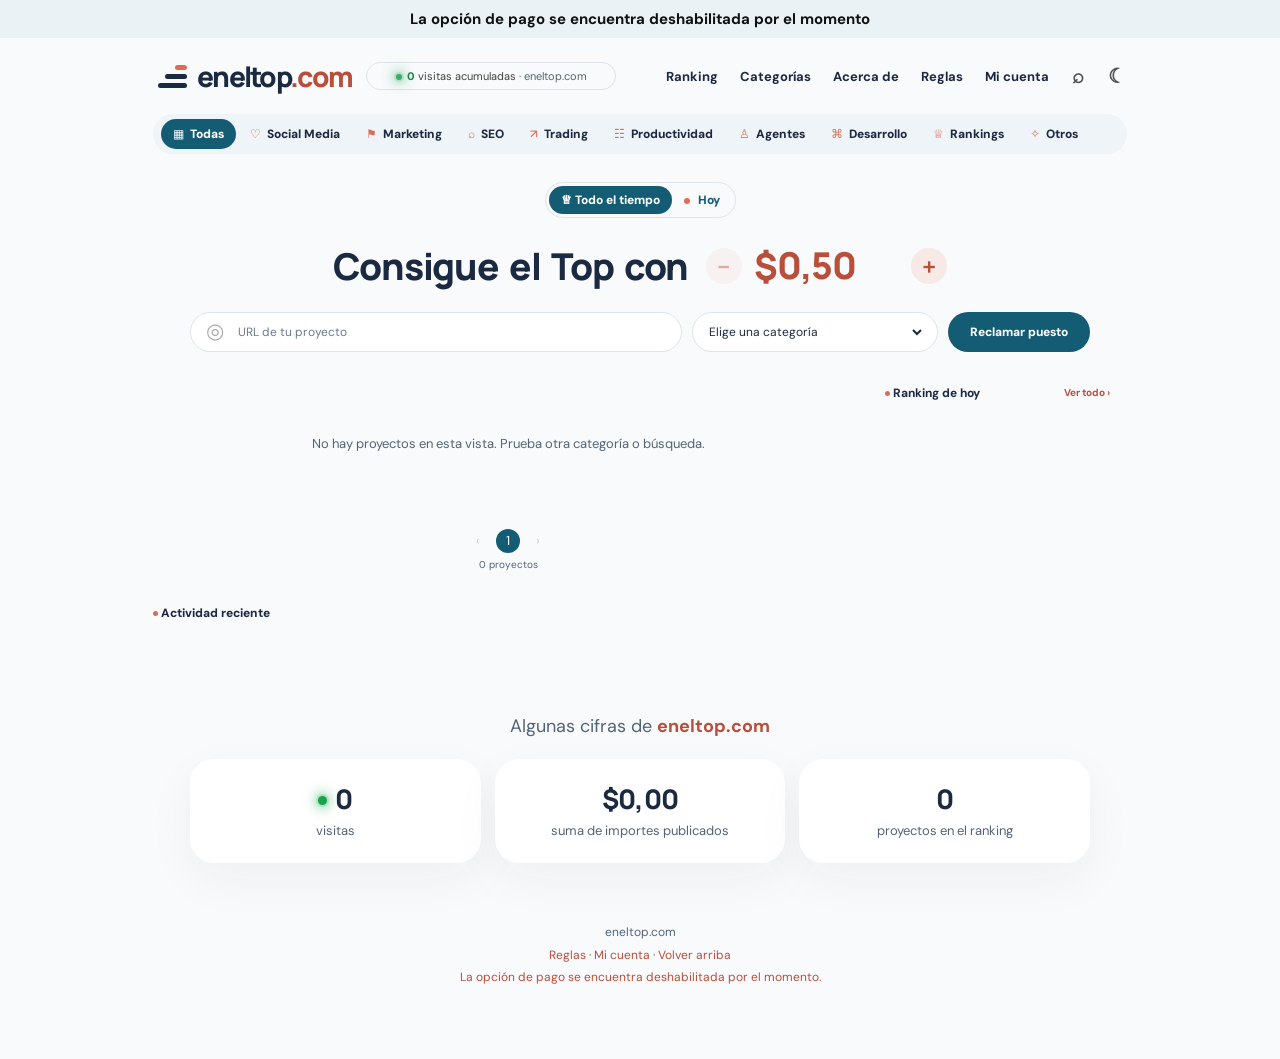
==== commit 1999cd14: "Allow equal offers and add email-based listing management" ====
--- a/index.html
+++ b/index.html
@@ -15,7 +15,7 @@
     <header class="site-header">
       <a class="brand" href="#inicio" aria-label="eneltop.com, inicio"><span class="brand-symbol"><i></i><i></i><i></i></span><span>eneltop<span class="brand-period">.com</span></span></a>
       <div class="header-status"><span class="status-dot"></span><strong id="header-visit-count">0</strong> visitas acumuladas <span class="status-muted">· eneltop.com</span></div>
-      <nav class="top-nav" aria-label="Navegación principal"><a href="#ranking">Ranking</a><a href="#categorias">Categorías</a><a href="#acerca">Acerca de</a><a href="/reglas/">Reglas</a><button id="open-search" aria-label="Buscar proyectos">⌕</button><button id="theme-toggle" aria-label="Cambiar tema">☾</button></nav>
+      <nav class="top-nav" aria-label="Navegación principal"><a href="#ranking">Ranking</a><a href="#categorias">Categorías</a><a href="#acerca">Acerca de</a><a href="/reglas/">Reglas</a><a href="/cuenta/">Mi cuenta</a><button id="open-search" aria-label="Buscar proyectos">⌕</button><button id="theme-toggle" aria-label="Cambiar tema">☾</button></nav>
     </header>
     <main id="inicio">
       <div id="categorias" class="category-bar" role="group" aria-label="Filtrar por categoría"></div>
@@ -27,7 +27,7 @@
       </section>
       <div class="content-grid" id="ranking"><div class="ranking-main"><div id="project-list" class="project-list" aria-live="polite"></div><div class="pagination"><button id="prev-page" aria-label="Página anterior">‹</button><span id="page-numbers"></span><button id="next-page" aria-label="Página siguiente">›</button><small id="page-count"></small></div><div class="activity-title"><span class="tiny-coral-dot"></span> Actividad reciente</div><div id="activity-list" class="activity-list"></div></div><aside class="sidebar"><div class="sidebar-head"><strong><span class="tiny-coral-dot"></span> Ranking de hoy</strong><button id="see-today">Ver todo ›</button></div><div id="today-list" class="today-list"></div></aside></div>
     </main>
-    <footer class="site-footer" id="acerca"><p class="stats-heading">Algunas cifras de <strong>eneltop.com</strong></p><div class="footer-cards"><div><strong><i class="stat-dot" aria-hidden="true"></i><span id="visit-count">0</span></strong><span>visitas</span></div><div><strong id="demo-revenue">$0,50</strong><span>suma de importes publicados</span></div><div><strong id="demo-count">1</strong><span>proyectos en el ranking</span></div></div><div class="footer-links" id="reglas"><span>eneltop.com</span><span><a href="/reglas/">Reglas</a> · <a href="#inicio">Volver arriba</a></span><span id="payment-footer-alert">La opción de pago se encuentra deshabilitada por el momento.</span></div></footer>
+    <footer class="site-footer" id="acerca"><p class="stats-heading">Algunas cifras de <strong>eneltop.com</strong></p><div class="footer-cards"><div><strong><i class="stat-dot" aria-hidden="true"></i><span id="visit-count">0</span></strong><span>visitas</span></div><div><strong id="demo-revenue">$0,50</strong><span>suma de importes publicados</span></div><div><strong id="demo-count">1</strong><span>proyectos en el ranking</span></div></div><div class="footer-links" id="reglas"><span>eneltop.com</span><span><a href="/reglas/">Reglas</a> · <a href="/cuenta/">Mi cuenta</a> · <a href="#inicio">Volver arriba</a></span><span id="payment-footer-alert">La opción de pago se encuentra deshabilitada por el momento.</span></div></footer>
   </div>
   <dialog id="search-dialog" aria-labelledby="search-title"><div class="dialog-header"><h2 id="search-title">Buscar proyectos</h2><button class="close-dialog" data-close="search-dialog" aria-label="Cerrar">×</button></div><input id="search-input" type="search" placeholder="Nombre, descripción o categoría" aria-label="Buscar proyectos"><p>Escribe para filtrar el ranking.</p></dialog>
   <dialog id="claim-disabled-dialog" aria-labelledby="claim-disabled-title"><div class="dialog-header"><div><small>ENELTOP.COM</small><h2 id="claim-disabled-title">Ofertas deshabilitadas temporalmente</h2></div><button type="button" class="close-dialog" data-close="claim-disabled-dialog" aria-label="Cerrar">×</button></div><p class="dialog-description">Inténtalo de nuevo más tarde.</p></dialog>
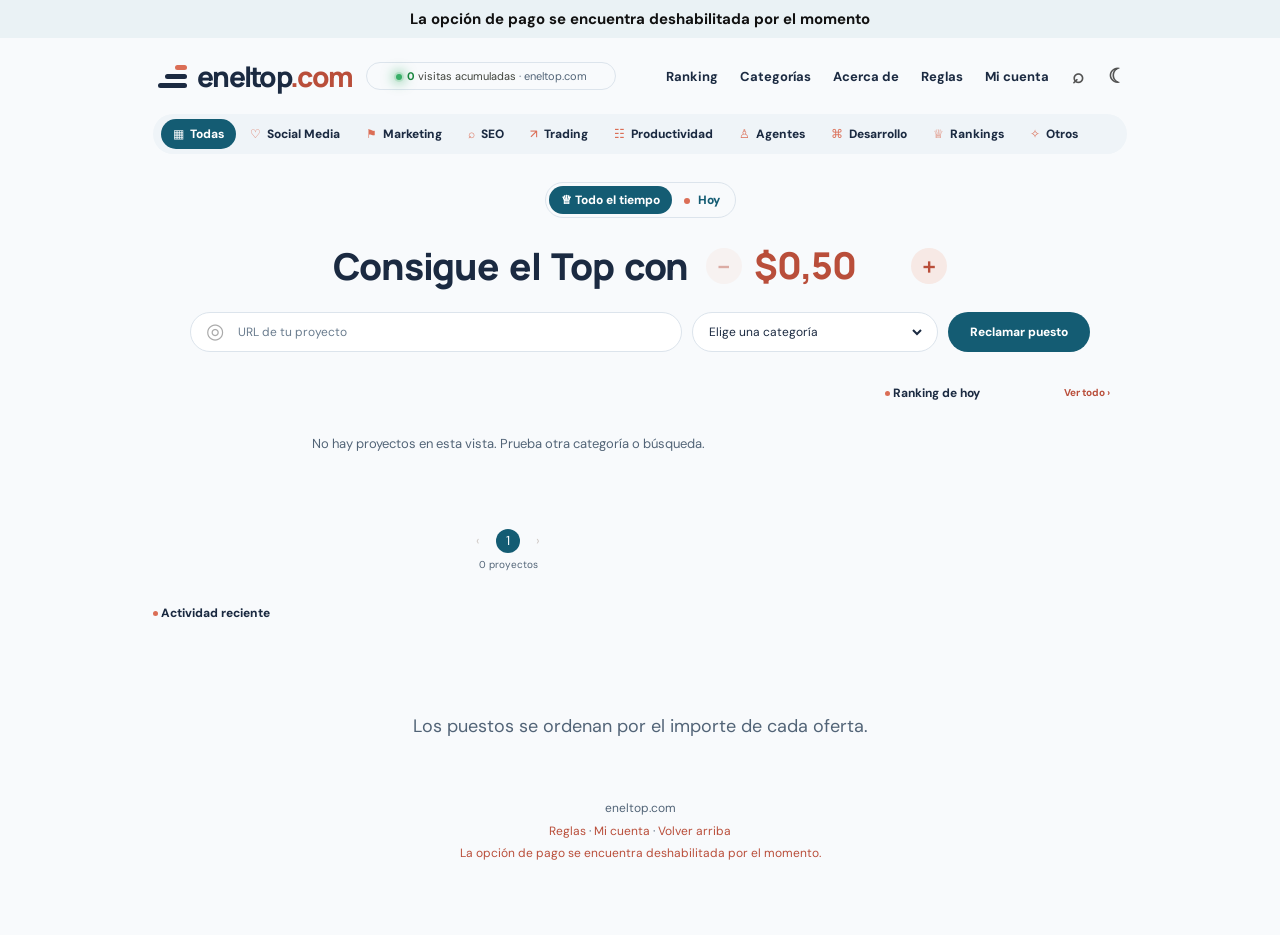
==== commit 3e45ce6c: "Remove confusing ranking summary metrics" ====
--- a/index.html
+++ b/index.html
@@ -7,7 +7,7 @@
   <meta name="robots" content="noindex, nofollow">
   <title>eneltop.com — El primer puesto está en juego</title>
   <meta name="description" content="Descubre proyectos y compite por el primer puesto de cada categoría en En el Top.">
-  <link rel="stylesheet" href="styles.css?v=33">
+  <link rel="stylesheet" href="styles.css?v=34">
 </head>
 <body>
   <div class="demo-strip"><strong class="payment-alert">La opción de pago se encuentra deshabilitada por el momento</strong></div>
@@ -27,14 +27,14 @@
       </section>
       <div class="content-grid" id="ranking"><div class="ranking-main"><div id="project-list" class="project-list" aria-live="polite"></div><div class="pagination"><button id="prev-page" aria-label="Página anterior">‹</button><span id="page-numbers"></span><button id="next-page" aria-label="Página siguiente">›</button><small id="page-count"></small></div><div class="activity-title"><span class="tiny-coral-dot"></span> Actividad reciente</div><div id="activity-list" class="activity-list"></div></div><aside class="sidebar"><div class="sidebar-head"><strong><span class="tiny-coral-dot"></span> Ranking de hoy</strong><button id="see-today">Ver todo ›</button></div><div id="today-list" class="today-list"></div></aside></div>
     </main>
-    <footer class="site-footer" id="acerca"><p class="stats-heading">Algunas cifras de <strong>eneltop.com</strong></p><div class="footer-cards"><div><strong><i class="stat-dot" aria-hidden="true"></i><span id="visit-count">0</span></strong><span>visitas</span></div><div><strong id="demo-revenue">$0,50</strong><span>suma de importes publicados</span></div><div><strong id="demo-count">1</strong><span>proyectos en el ranking</span></div></div><div class="footer-links" id="reglas"><span>eneltop.com</span><span><a href="/reglas/">Reglas</a> · <a href="/cuenta/">Mi cuenta</a> · <a href="#inicio">Volver arriba</a></span><span id="payment-footer-alert">La opción de pago se encuentra deshabilitada por el momento.</span></div></footer>
+    <footer class="site-footer" id="acerca"><p class="stats-heading">Los puestos se ordenan por el importe de cada oferta.</p><div class="footer-links" id="reglas"><span>eneltop.com</span><span><a href="/reglas/">Reglas</a> · <a href="/cuenta/">Mi cuenta</a> · <a href="#inicio">Volver arriba</a></span><span id="payment-footer-alert">La opción de pago se encuentra deshabilitada por el momento.</span></div></footer>
   </div>
   <dialog id="search-dialog" aria-labelledby="search-title"><div class="dialog-header"><h2 id="search-title">Buscar proyectos</h2><button class="close-dialog" data-close="search-dialog" aria-label="Cerrar">×</button></div><input id="search-input" type="search" placeholder="Nombre, descripción o categoría" aria-label="Buscar proyectos"><p>Escribe para filtrar el ranking.</p></dialog>
   <dialog id="claim-disabled-dialog" aria-labelledby="claim-disabled-title"><div class="dialog-header"><div><small>ENELTOP.COM</small><h2 id="claim-disabled-title">Ofertas deshabilitadas temporalmente</h2></div><button type="button" class="close-dialog" data-close="claim-disabled-dialog" aria-label="Cerrar">×</button></div><p class="dialog-description">Inténtalo de nuevo más tarde.</p></dialog>
-  <dialog id="submit-dialog" aria-labelledby="submit-title"><form id="project-form"><div class="dialog-header"><div><small>ENELTOP.COM</small><h2 id="submit-title">Presenta tu proyecto</h2></div><button type="button" class="close-dialog" data-close="submit-dialog" aria-label="Cerrar">×</button></div><p class="dialog-description">Tu puesto se publicará cuando Dodo confirme el pago.</p><label>Nombre que aparecerá en el ranking<input name="name" required maxlength="50" placeholder="Ej.: tu marca o nombre de perfil"></label><label>URL<input name="url" type="url" required placeholder="https://tuproyecto.com"></label><label>Descripción<textarea name="description" required maxlength="120" rows="3" placeholder="Una frase sobre lo que haces"></textarea></label><div class="form-split"><label>Categoría<select name="category" id="form-category"></select></label><label>Oferta (USD)<input name="bid" type="text" value="0,51" inputmode="numeric" autocomplete="off" required aria-label="Oferta en dólares; los dos últimos dígitos son céntimos"></label></div><label class="logo-upload">Foto o logo para el ranking (opcional)<span class="file-picker"><input id="project-logo" name="logo" type="file" accept="image/png,image/jpeg,image/webp"><span class="file-picker-action">Elegir imagen</span><span id="logo-file-name" class="file-picker-name">Ningún archivo seleccionado</span></span><small>JPG, PNG o WebP · mínimo 128 × 128 px · máximo 3 MB · recorte cuadrado. Si no eliges una imagen, intentaremos obtenerla de la URL.</small><span id="logo-preview" class="logo-preview" hidden></span></label><div id="bid-note" class="bid-note"></div><button type="submit" class="submit-button">Continuar al pago →</button><p class="form-footnote">Revisa el importe antes de continuar. El pago se realiza de forma segura en Dodo Payments.</p></form></dialog>
+  <dialog id="submit-dialog" aria-labelledby="submit-title"><form id="project-form"><div class="dialog-header"><div><small>ENELTOP.COM</small><h2 id="submit-title">Presenta tu proyecto</h2></div><button type="button" class="close-dialog" data-close="submit-dialog" aria-label="Cerrar">×</button></div><p class="dialog-description">Verifica tu correo antes de pagar. Con él podrás corregir tu puesto después. El puesto se publicará cuando Dodo confirme el pago.</p><label>Tu correo para gestionar el puesto<input id="checkout-email" name="email" type="email" autocomplete="email" required maxlength="254" placeholder="tu@correo.com"></label><div id="checkout-code-step" class="checkout-code-step" hidden><p>Te enviamos un código de seis dígitos. Revisa tu correo e introdúcelo aquí.</p><label>Código de verificación<input id="checkout-code" type="text" inputmode="numeric" autocomplete="one-time-code" maxlength="6" pattern="[0-9]{6}" placeholder="000000"></label><button id="checkout-verify-code" type="button">Confirmar correo y continuar →</button><button id="checkout-resend-code" type="button" class="checkout-resend-code">Enviar otro código</button></div><p id="checkout-email-status" class="checkout-email-status" role="status" aria-live="polite" hidden></p><label>Nombre que aparecerá en el ranking<input name="name" required maxlength="50" placeholder="Ej.: tu marca o nombre de perfil"></label><label>URL<input name="url" type="url" required placeholder="https://tuproyecto.com"></label><label>Descripción<textarea name="description" required maxlength="120" rows="3" placeholder="Una frase sobre lo que haces"></textarea></label><div class="form-split"><label>Categoría<select name="category" id="form-category"></select></label><label>Oferta (USD)<input name="bid" type="text" value="0,51" inputmode="numeric" autocomplete="off" required aria-label="Oferta en dólares; los dos últimos dígitos son céntimos"></label></div><label class="logo-upload">Foto o logo para el ranking (opcional)<span class="file-picker"><input id="project-logo" name="logo" type="file" accept="image/png,image/jpeg,image/webp"><span class="file-picker-action">Elegir imagen</span><span id="logo-file-name" class="file-picker-name">Ningún archivo seleccionado</span></span><small>JPG, PNG o WebP · mínimo 128 × 128 px · máximo 3 MB · recorte cuadrado. Si no eliges una imagen, intentaremos obtenerla de la URL.</small><span id="logo-preview" class="logo-preview" hidden></span></label><div id="bid-note" class="bid-note"></div><button type="submit" class="submit-button">Continuar al pago →</button><p class="form-footnote">Revisa el importe antes de continuar. Dodo procesa el pago de forma segura. Tu puesto quedará vinculado al correo verificado.</p></form></dialog>
   <script src="data.js?v=11"></script>
   <script src="brand-assets.js?v=8"></script>
   <script src="social-assets.js?v=10"></script>
-  <script src="script.js?v=38"></script>
+  <script src="script.js?v=41"></script>
 </body>
 </html>
--- a/styles.css
+++ b/styles.css
@@ -237,3 +237,13 @@
 .dark .success-check{background:#183c31;color:#7de2a6}
 .payments-ready .demo-strip{display:none}
 .payments-ready #payment-footer-alert{display:none}
+.checkout-code-step{border:1px solid #c9dce7;border-radius:12px;background:#f2f8fb;padding:13px;margin:-2px 0 14px}
+.checkout-code-step[hidden],.checkout-email-status[hidden]{display:none}
+.checkout-code-step p{margin:0 0 8px;color:var(--text);font-size:12px;line-height:1.5}
+.checkout-code-step label{margin-bottom:8px!important}
+.checkout-code-step button{border:0;border-radius:8px;background:#17566d;color:#fff;padding:10px 13px;font:800 12px Manrope,sans-serif;cursor:pointer}
+.checkout-code-step .checkout-resend-code{background:transparent;color:#17566d}
+.checkout-email-status{margin:-3px 0 13px;padding:9px;border-radius:8px;background:#e8f5ee;color:#145c3b;font-size:12px;font-weight:700}
+.checkout-email-status.error{background:#fff0ed;color:#a13c29}
+.dark .checkout-code-step{background:#203849;border-color:#446070}
+.dark .checkout-code-step .checkout-resend-code{color:#a8dce9}
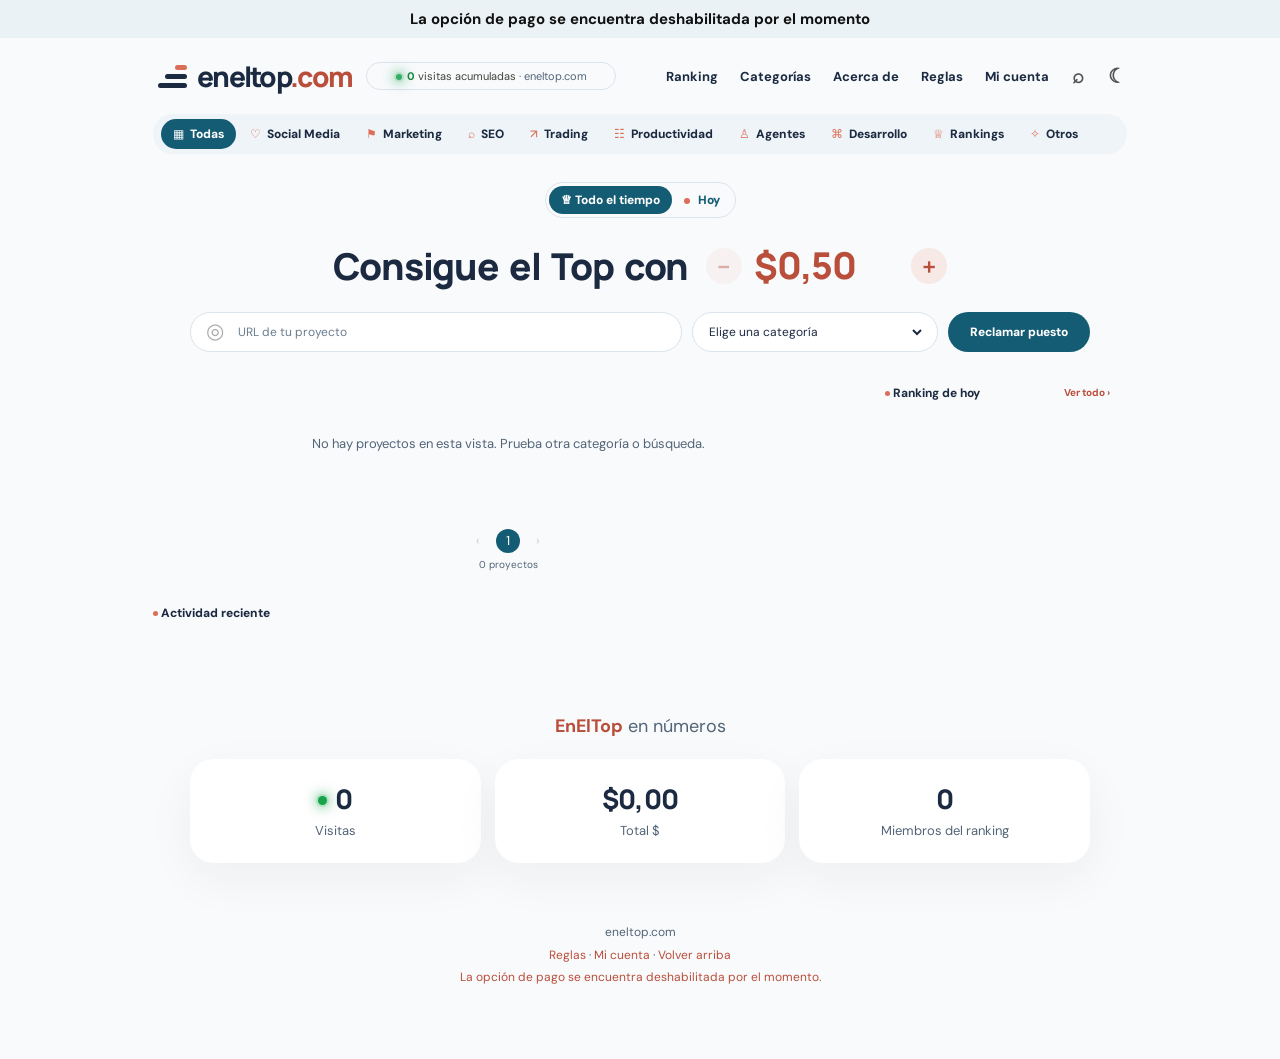
==== commit ee509276: "Add member inbox and message email notices" ====
--- a/index.html
+++ b/index.html
@@ -7,7 +7,7 @@
   <meta name="robots" content="noindex, nofollow">
   <title>eneltop.com — El primer puesto está en juego</title>
   <meta name="description" content="Descubre proyectos y compite por el primer puesto de cada categoría en En el Top.">
-  <link rel="stylesheet" href="styles.css?v=34">
+  <link rel="stylesheet" href="styles.css?v=35">
 </head>
 <body>
   <div class="demo-strip"><strong class="payment-alert">La opción de pago se encuentra deshabilitada por el momento</strong></div>
@@ -27,7 +27,7 @@
       </section>
       <div class="content-grid" id="ranking"><div class="ranking-main"><div id="project-list" class="project-list" aria-live="polite"></div><div class="pagination"><button id="prev-page" aria-label="Página anterior">‹</button><span id="page-numbers"></span><button id="next-page" aria-label="Página siguiente">›</button><small id="page-count"></small></div><div class="activity-title"><span class="tiny-coral-dot"></span> Actividad reciente</div><div id="activity-list" class="activity-list"></div></div><aside class="sidebar"><div class="sidebar-head"><strong><span class="tiny-coral-dot"></span> Ranking de hoy</strong><button id="see-today">Ver todo ›</button></div><div id="today-list" class="today-list"></div></aside></div>
     </main>
-    <footer class="site-footer" id="acerca"><p class="stats-heading">Los puestos se ordenan por el importe de cada oferta.</p><div class="footer-links" id="reglas"><span>eneltop.com</span><span><a href="/reglas/">Reglas</a> · <a href="/cuenta/">Mi cuenta</a> · <a href="#inicio">Volver arriba</a></span><span id="payment-footer-alert">La opción de pago se encuentra deshabilitada por el momento.</span></div></footer>
+    <footer class="site-footer" id="acerca"><p class="stats-heading"><strong>EnElTop</strong> en números</p><div class="footer-cards"><div><strong><i class="stat-dot" aria-hidden="true"></i><span id="visit-count">0</span></strong><span>Visitas</span></div><div><strong id="demo-revenue">$0,50</strong><span>Total $</span></div><div><strong id="demo-count">1</strong><span>Miembros del ranking</span></div></div><div class="footer-links" id="reglas"><span>eneltop.com</span><span><a href="/reglas/">Reglas</a> · <a href="/cuenta/">Mi cuenta</a> · <a href="#inicio">Volver arriba</a></span><span id="payment-footer-alert">La opción de pago se encuentra deshabilitada por el momento.</span></div></footer>
   </div>
   <dialog id="search-dialog" aria-labelledby="search-title"><div class="dialog-header"><h2 id="search-title">Buscar proyectos</h2><button class="close-dialog" data-close="search-dialog" aria-label="Cerrar">×</button></div><input id="search-input" type="search" placeholder="Nombre, descripción o categoría" aria-label="Buscar proyectos"><p>Escribe para filtrar el ranking.</p></dialog>
   <dialog id="claim-disabled-dialog" aria-labelledby="claim-disabled-title"><div class="dialog-header"><div><small>ENELTOP.COM</small><h2 id="claim-disabled-title">Ofertas deshabilitadas temporalmente</h2></div><button type="button" class="close-dialog" data-close="claim-disabled-dialog" aria-label="Cerrar">×</button></div><p class="dialog-description">Inténtalo de nuevo más tarde.</p></dialog>
@@ -35,6 +35,6 @@
   <script src="data.js?v=11"></script>
   <script src="brand-assets.js?v=8"></script>
   <script src="social-assets.js?v=10"></script>
-  <script src="script.js?v=41"></script>
+  <script src="script.js?v=42"></script>
 </body>
 </html>
--- a/styles.css
+++ b/styles.css
@@ -19,7 +19,7 @@
 
 .project-icon.has-logo,.today-icon.has-logo,.activity-icon.has-logo{background:#fff}.project-icon img,.today-icon img,.activity-icon img{display:block;width:100%;height:100%;object-fit:contain;border-radius:inherit}
 .project-row.wide-logo-row{grid-template-columns:35px 94px minmax(0,1fr) 62px}.project-icon.wide-wordmark{width:94px;height:48px;border-radius:0;background:transparent}.project-icon.wide-wordmark img{border-radius:0}
-.project-row{cursor:pointer}.project-row:hover{background:#fff4f0}.project-row:focus-visible{outline:2px solid var(--coral);outline-offset:2px}.project-row:hover .project-title{color:var(--coral)}
+.project-row{cursor:pointer;position:relative}.project-main-link{position:absolute;inset:0;z-index:1}.project-row:hover{background:#fff4f0}.project-row:focus-within{outline:2px solid var(--coral);outline-offset:2px}.project-row:hover .project-title{color:var(--coral)}.project-contact{position:absolute;z-index:2;right:12px;bottom:9px;color:#17576c;background:#e9f4f8;border-radius:999px;padding:4px 7px;font-size:11px;font-weight:800;text-decoration:none}.project-contact:hover{text-decoration:underline}
 .project-icon.social-avatar,.today-icon.social-avatar,.activity-icon.social-avatar{border-radius:50%}.social-avatar img{object-fit:cover;border-radius:50%}
 .quick-url #quick-url-icon{width:22px;height:22px;flex:none;display:grid;place-items:center;line-height:1}.quick-url #quick-url-icon img{width:20px;height:20px;object-fit:contain;border-radius:4px}
 .logo-upload{display:block}.logo-upload small{display:block;font-size:11px;line-height:1.45;color:var(--muted);font-weight:500;margin-top:5px}.logo-upload input[type=file]{width:100%;margin-top:7px}.logo-preview:not([hidden]){display:flex;align-items:center;gap:10px;margin-top:9px;font-size:12px}.logo-preview img{width:48px;height:48px;object-fit:cover;border-radius:8px}
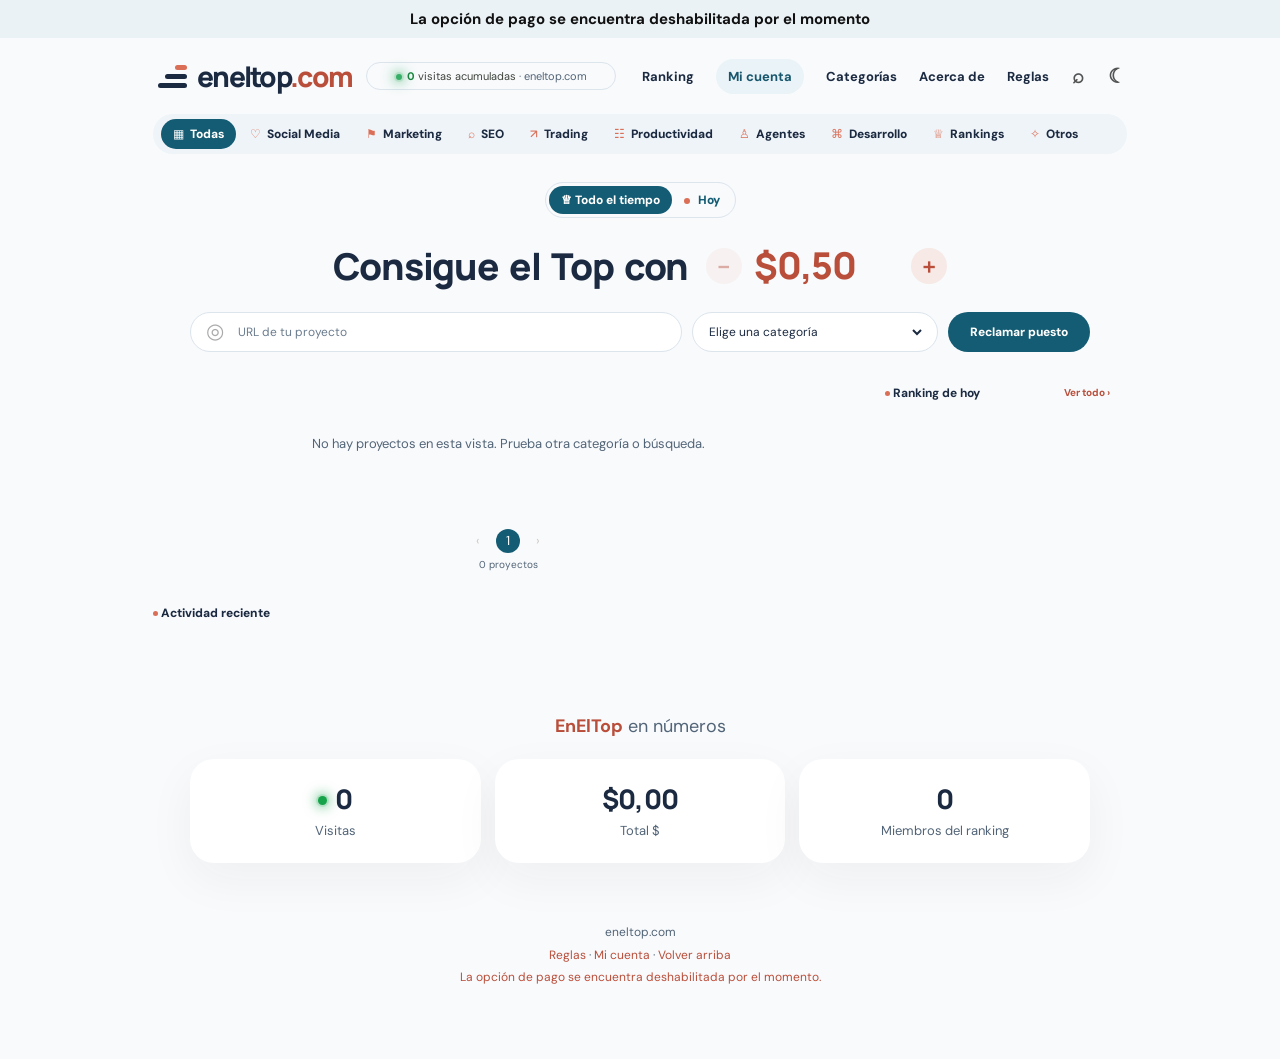
==== commit 29d6f156: "Prioritize ranking and account navigation on mobile" ====
--- a/index.html
+++ b/index.html
@@ -7,7 +7,7 @@
   <meta name="robots" content="noindex, nofollow">
   <title>eneltop.com — El primer puesto está en juego</title>
   <meta name="description" content="Descubre proyectos y compite por el primer puesto de cada categoría en En el Top.">
-  <link rel="stylesheet" href="styles.css?v=35">
+  <link rel="stylesheet" href="styles.css?v=36">
 </head>
 <body>
   <div class="demo-strip"><strong class="payment-alert">La opción de pago se encuentra deshabilitada por el momento</strong></div>
@@ -15,7 +15,7 @@
     <header class="site-header">
       <a class="brand" href="#inicio" aria-label="eneltop.com, inicio"><span class="brand-symbol"><i></i><i></i><i></i></span><span>eneltop<span class="brand-period">.com</span></span></a>
       <div class="header-status"><span class="status-dot"></span><strong id="header-visit-count">0</strong> visitas acumuladas <span class="status-muted">· eneltop.com</span></div>
-      <nav class="top-nav" aria-label="Navegación principal"><a href="#ranking">Ranking</a><a href="#categorias">Categorías</a><a href="#acerca">Acerca de</a><a href="/reglas/">Reglas</a><a href="/cuenta/">Mi cuenta</a><button id="open-search" aria-label="Buscar proyectos">⌕</button><button id="theme-toggle" aria-label="Cambiar tema">☾</button></nav>
+      <nav class="top-nav" aria-label="Navegación principal"><a href="#ranking">Ranking</a><a href="/cuenta/">Mi cuenta</a><a href="#categorias">Categorías</a><a href="#acerca">Acerca de</a><a href="/reglas/">Reglas</a><button id="open-search" aria-label="Buscar proyectos">⌕</button><button id="theme-toggle" aria-label="Cambiar tema">☾</button></nav>
     </header>
     <main id="inicio">
       <div id="categorias" class="category-bar" role="group" aria-label="Filtrar por categoría"></div>
--- a/styles.css
+++ b/styles.css
@@ -247,3 +247,20 @@
 .checkout-email-status.error{background:#fff0ed;color:#a13c29}
 .dark .checkout-code-step{background:#203849;border-color:#446070}
 .dark .checkout-code-step .checkout-resend-code{color:#a8dce9}
+/* Keep the two main destinations visible and readable on small screens. */
+.top-nav a:nth-of-type(2){background:#eaf3f7;color:#17566d;border-radius:999px;padding:9px 12px}
+@media(max-width:680px){
+  .site-header{gap:10px}
+  .top-nav{gap:10px;overflow:visible;white-space:nowrap}
+  .top-nav a{display:none}
+  .top-nav a:nth-of-type(-n+2){display:inline-flex;align-items:center;font-size:14px;line-height:1.2}
+  .top-nav a:nth-of-type(n+3){display:none}
+  .top-nav a:nth-of-type(2){padding:8px 10px}
+  .top-nav button{font-size:21px;min-width:25px}
+  #theme-toggle{display:none}
+}
+@media(max-width:360px){
+  .top-nav{gap:8px}
+  .top-nav a:nth-of-type(-n+2){display:inline-flex;font-size:13px}
+  #theme-toggle{display:none}
+}
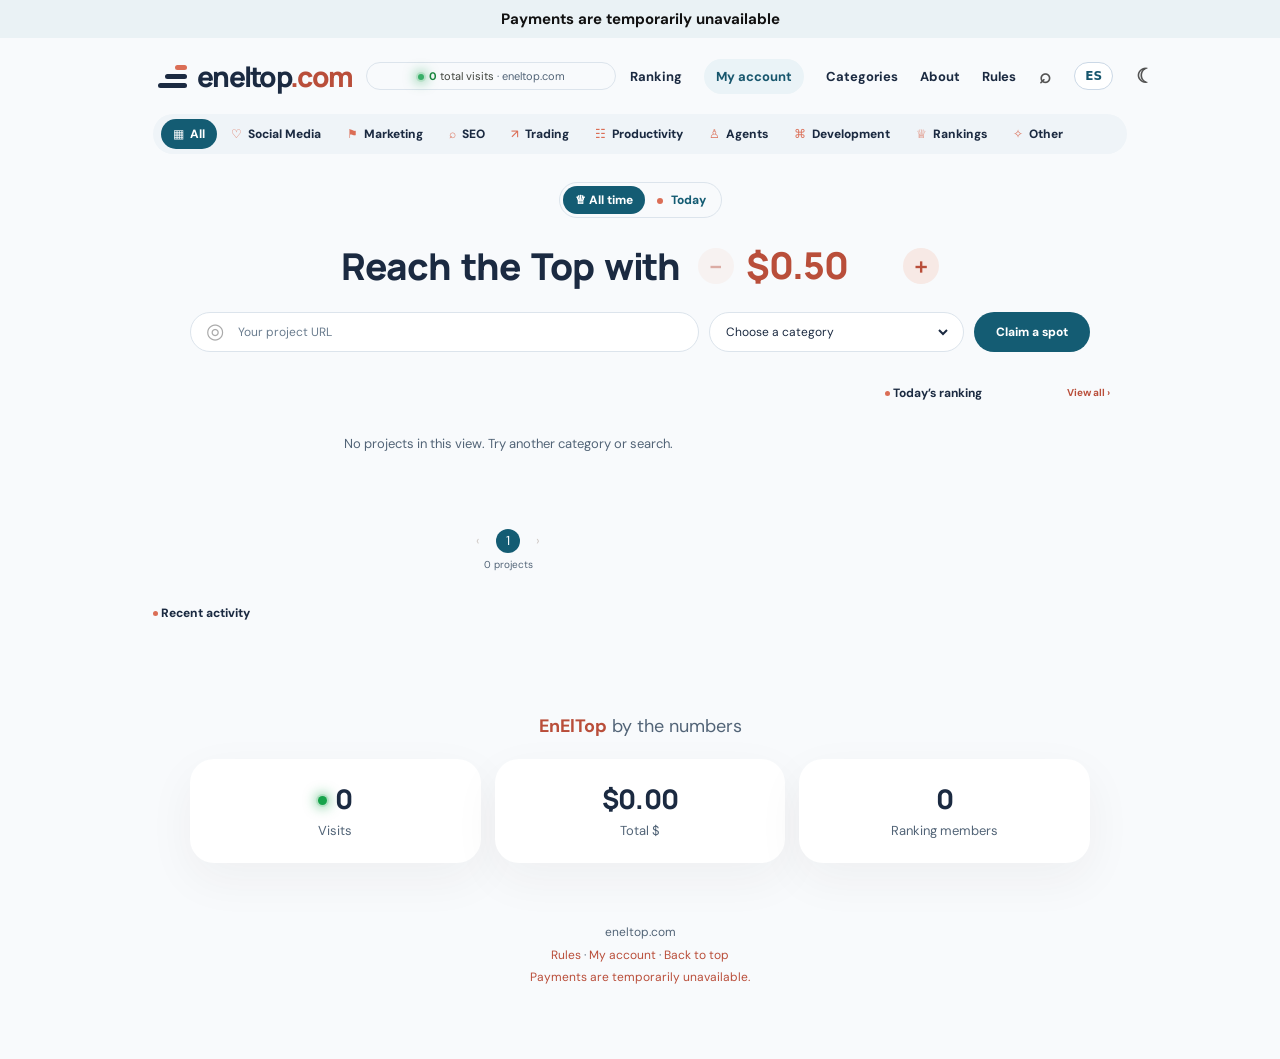
==== commit a1bd742b: "Add automatic Spanish and English interface" ====
--- a/index.html
+++ b/index.html
@@ -32,9 +32,10 @@
   <dialog id="search-dialog" aria-labelledby="search-title"><div class="dialog-header"><h2 id="search-title">Buscar proyectos</h2><button class="close-dialog" data-close="search-dialog" aria-label="Cerrar">×</button></div><input id="search-input" type="search" placeholder="Nombre, descripción o categoría" aria-label="Buscar proyectos"><p>Escribe para filtrar el ranking.</p></dialog>
   <dialog id="claim-disabled-dialog" aria-labelledby="claim-disabled-title"><div class="dialog-header"><div><small>ENELTOP.COM</small><h2 id="claim-disabled-title">Ofertas deshabilitadas temporalmente</h2></div><button type="button" class="close-dialog" data-close="claim-disabled-dialog" aria-label="Cerrar">×</button></div><p class="dialog-description">Inténtalo de nuevo más tarde.</p></dialog>
   <dialog id="submit-dialog" aria-labelledby="submit-title"><form id="project-form"><div class="dialog-header"><div><small>ENELTOP.COM</small><h2 id="submit-title">Presenta tu proyecto</h2></div><button type="button" class="close-dialog" data-close="submit-dialog" aria-label="Cerrar">×</button></div><p class="dialog-description">Verifica tu correo antes de pagar. Con él podrás corregir tu puesto después. El puesto se publicará cuando Dodo confirme el pago.</p><label>Tu correo para gestionar el puesto<input id="checkout-email" name="email" type="email" autocomplete="email" required maxlength="254" placeholder="tu@correo.com"></label><div id="checkout-code-step" class="checkout-code-step" hidden><p>Te enviamos un código de seis dígitos. Revisa tu correo e introdúcelo aquí.</p><label>Código de verificación<input id="checkout-code" type="text" inputmode="numeric" autocomplete="one-time-code" maxlength="6" pattern="[0-9]{6}" placeholder="000000"></label><button id="checkout-verify-code" type="button">Confirmar correo y continuar →</button><button id="checkout-resend-code" type="button" class="checkout-resend-code">Enviar otro código</button></div><p id="checkout-email-status" class="checkout-email-status" role="status" aria-live="polite" hidden></p><label>Nombre que aparecerá en el ranking<input name="name" required maxlength="50" placeholder="Ej.: tu marca o nombre de perfil"></label><label>URL<input name="url" type="url" required placeholder="https://tuproyecto.com"></label><label>Descripción<textarea name="description" required maxlength="120" rows="3" placeholder="Una frase sobre lo que haces"></textarea></label><div class="form-split"><label>Categoría<select name="category" id="form-category"></select></label><label>Oferta (USD)<input name="bid" type="text" value="0,51" inputmode="numeric" autocomplete="off" required aria-label="Oferta en dólares; los dos últimos dígitos son céntimos"></label></div><label class="logo-upload">Foto o logo para el ranking (opcional)<span class="file-picker"><input id="project-logo" name="logo" type="file" accept="image/png,image/jpeg,image/webp"><span class="file-picker-action">Elegir imagen</span><span id="logo-file-name" class="file-picker-name">Ningún archivo seleccionado</span></span><small>JPG, PNG o WebP · mínimo 128 × 128 px · máximo 3 MB · recorte cuadrado. Si no eliges una imagen, intentaremos obtenerla de la URL.</small><span id="logo-preview" class="logo-preview" hidden></span></label><div id="bid-note" class="bid-note"></div><button type="submit" class="submit-button">Continuar al pago →</button><p class="form-footnote">Revisa el importe antes de continuar. Dodo procesa el pago de forma segura. Tu puesto quedará vinculado al correo verificado.</p></form></dialog>
+  <script src="i18n.js?v=1"></script>
   <script src="data.js?v=11"></script>
   <script src="brand-assets.js?v=8"></script>
   <script src="social-assets.js?v=10"></script>
-  <script src="script.js?v=42"></script>
+  <script src="script.js?v=43"></script>
 </body>
 </html>
